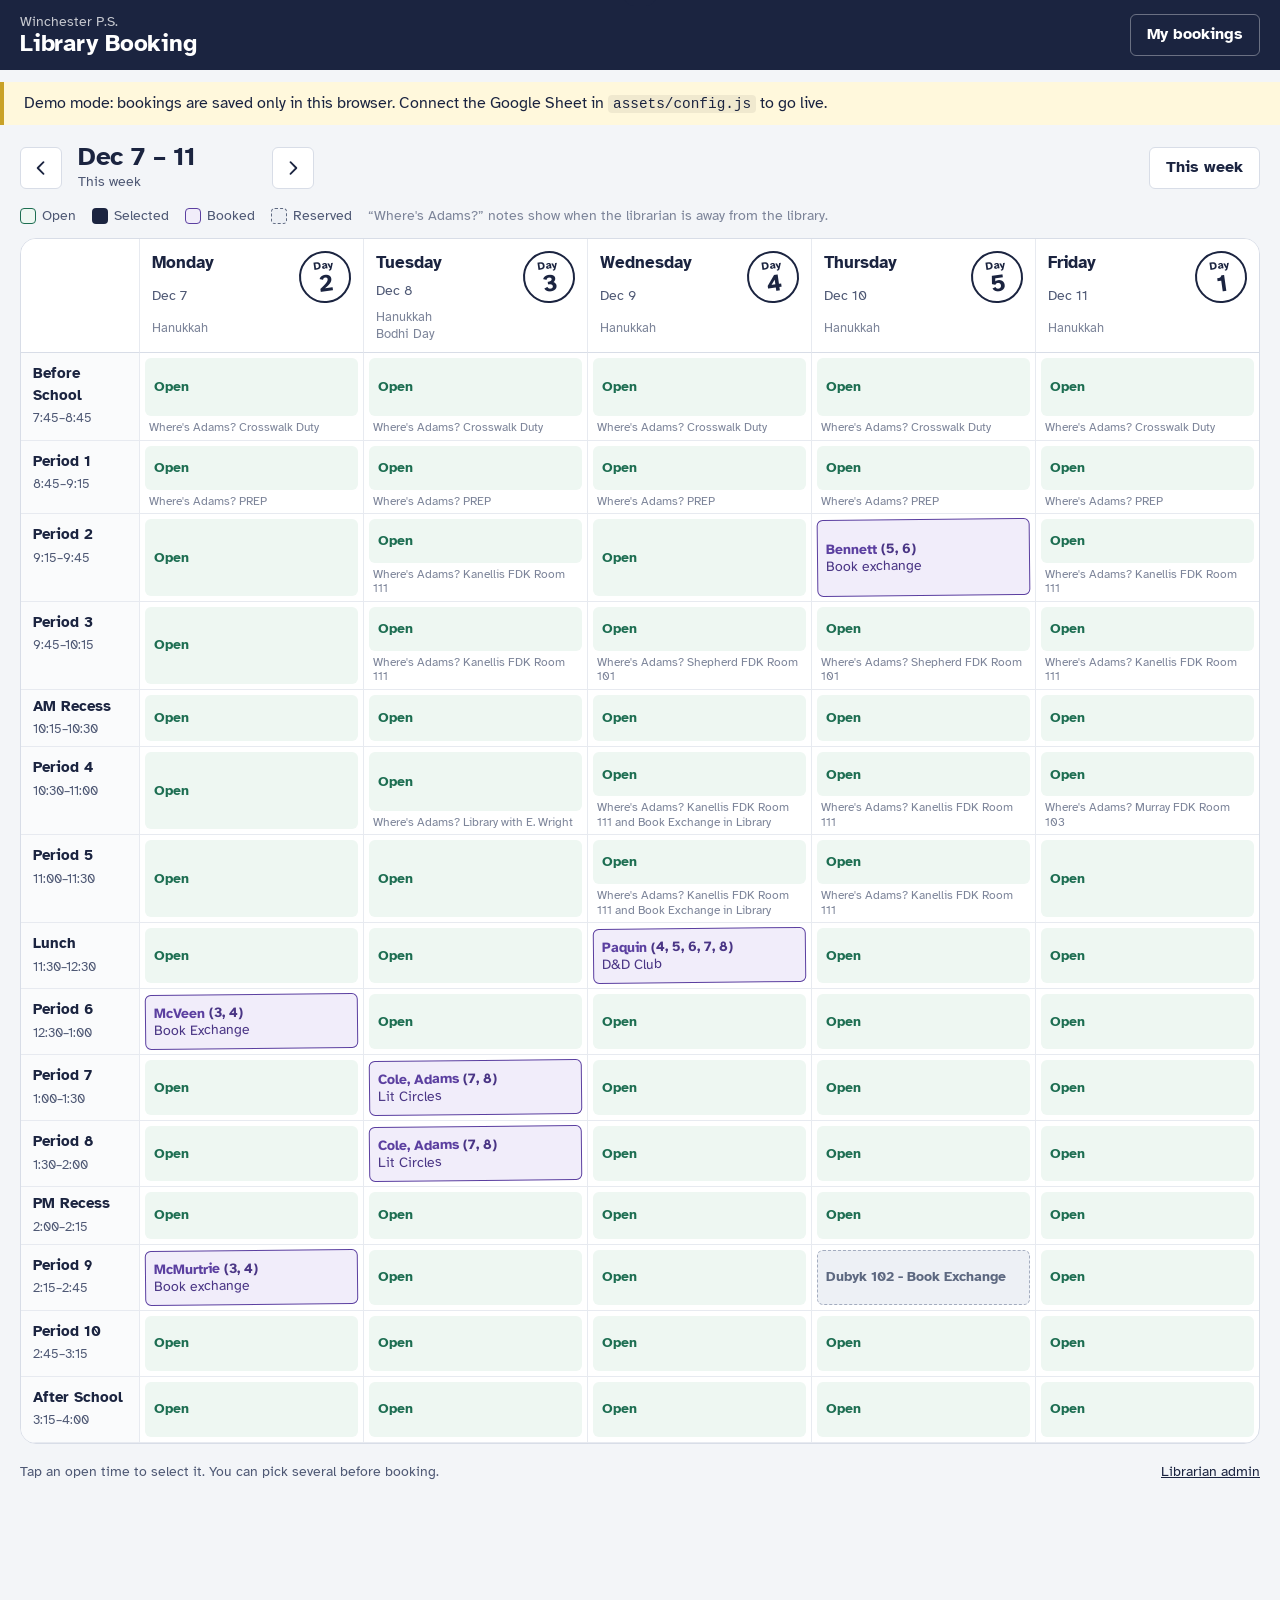
==== index.html @ 4b8a57d0 "Add files via upload" ====
<!DOCTYPE html>
<html lang="en">
<head>
  <meta charset="utf-8">
  <meta name="viewport" content="width=device-width, initial-scale=1, viewport-fit=cover">
  <title>Library Booking – Winchester P.S.</title>
  <meta name="description" content="Book the Winchester Public School library for your class.">
  <meta name="theme-color" content="#1B2440">
  <link rel="icon" href="assets/favicon.svg" type="image/svg+xml">
  <link rel="preconnect" href="https://fonts.googleapis.com">
  <link rel="preconnect" href="https://fonts.gstatic.com" crossorigin>
  <link href="https://fonts.googleapis.com/css2?family=Atkinson+Hyperlegible:ital,wght@0,400;0,700;1,400&display=swap" rel="stylesheet">
  <link rel="stylesheet" href="assets/styles.css">
</head>
<body>
  <header class="masthead">
    <div class="masthead-inner">
      <a class="brand" href="./">
        <span class="brand-school" data-bind="schoolName">Winchester P.S.</span>
        <span class="brand-title" data-bind="siteTitle">Library Booking</span>
      </a>
      <button class="btn btn-ghost-light" id="myBookingsBtn" type="button">My bookings</button>
    </div>
  </header>

  <div class="notice notice-demo" id="demoNotice" hidden>
    Demo mode: bookings are saved only in this browser. Connect the Google Sheet in <code>assets/config.js</code> to go live.
  </div>
  <div class="notice" id="announcement" hidden></div>
  <div class="notice notice-warn" id="closedNotice" hidden></div>

  <main class="page">
    <section class="weekbar" aria-label="Choose a week">
      <button class="btn btn-icon" id="prevWeek" type="button" aria-label="Previous week">
        <svg viewBox="0 0 24 24" aria-hidden="true"><path d="M15 5l-7 7 7 7"/></svg>
      </button>
      <label class="week-label" id="weekLabelWrap">
        <span id="weekLabel">Loading…</span>
        <span class="week-sub" id="weekSub"></span>
        <input type="date" id="jumpDate" aria-label="Jump to a date">
      </label>
      <button class="btn btn-icon" id="nextWeek" type="button" aria-label="Next week">
        <svg viewBox="0 0 24 24" aria-hidden="true"><path d="M9 5l7 7-7 7"/></svg>
      </button>
      <button class="btn btn-quiet" id="thisWeek" type="button">This week</button>
    </section>

    <div class="legend" aria-hidden="true">
      <span><i class="sw sw-open"></i>Open</span>
      <span><i class="sw sw-picked"></i>Selected</span>
      <span><i class="sw sw-booked"></i>Booked</span>
      <span><i class="sw sw-reserved"></i>Reserved</span>
      <span class="legend-note" id="librarianNote" hidden></span>
    </div>

    <nav class="daytabs" id="dayTabs" aria-label="Days of the week"></nav>

    <div class="grid-wrap" id="gridWrap">
      <div class="grid" id="grid" role="grid" aria-busy="true"></div>
      <div class="loading" id="loading">Loading the week…</div>
    </div>

    <p class="footnote">Tap an open time to select it. You can pick several before booking.
      <a href="admin.html">Librarian admin</a></p>
  </main>

  <div class="tray" id="tray" hidden>
    <div class="tray-inner">
      <div class="tray-text">
        <strong id="trayCount"></strong>
        <span id="traySummary"></span>
      </div>
      <button class="btn btn-quiet-light" id="trayClear" type="button">Clear</button>
      <button class="btn btn-primary" id="trayGo" type="button">Book</button>
    </div>
  </div>

  <!-- Booking form -->
  <dialog class="sheet" id="bookDialog" aria-labelledby="bookTitle">
    <form id="bookForm" novalidate>
      <header class="sheet-head">
        <h2 id="bookTitle">Book the library</h2>
        <button class="btn btn-icon" type="button" data-close aria-label="Close">
          <svg viewBox="0 0 24 24" aria-hidden="true"><path d="M6 6l12 12M18 6L6 18"/></svg>
        </button>
      </header>
      <div class="sheet-body">
        <ul class="picked-list" id="pickedList"></ul>

        <div class="field">
          <label for="teacherInput">Teacher(s)</label>
          <div class="chips" id="teacherChips"></div>
          <div class="combo">
            <input id="teacherInput" type="text" list="teacherList" autocomplete="off" placeholder="Start typing a name">
            <button class="btn btn-quiet" id="teacherAdd" type="button">Add</button>
          </div>
          <datalist id="teacherList"></datalist>
        </div>

        <fieldset class="field">
          <legend>Grade(s)</legend>
          <div class="toggles" id="gradeToggles"></div>
          <input id="gradeOther" type="text" placeholder="Other (e.g. Gifted Testing, PSP)" autocomplete="off">
        </fieldset>

        <div class="field">
          <label for="desc">What are you doing?</label>
          <textarea id="desc" rows="2" maxlength="300" placeholder="e.g. Book exchange, Lit circles, Research project"></textarea>
        </div>

        <div class="field">
          <label for="email">Your school email</label>
          <input id="email" type="email" autocomplete="email" inputmode="email" placeholder="name@ddsb.ca">
          <label class="check"><input type="checkbox" id="remember" checked> Remember my name and email on this device</label>
        </div>

        <p class="form-error" id="bookError" role="alert" hidden></p>
      </div>
      <footer class="sheet-foot">
        <button class="btn btn-quiet" type="button" data-close>Cancel</button>
        <button class="btn btn-primary" type="submit" id="bookSubmit">Book</button>
      </footer>
    </form>
  </dialog>

  <!-- Confirmation -->
  <dialog class="sheet" id="doneDialog" aria-labelledby="doneTitle">
    <header class="sheet-head">
      <h2 id="doneTitle">You’re booked</h2>
    </header>
    <div class="sheet-body">
      <div class="stamp-big" id="doneStamp"></div>
      <ul class="picked-list" id="doneList"></ul>
      <p class="muted" id="doneNote"></p>
    </div>
    <footer class="sheet-foot">
      <button class="btn btn-primary" type="button" data-close>Done</button>
    </footer>
  </dialog>

  <!-- My bookings -->
  <dialog class="sheet" id="mineDialog" aria-labelledby="mineTitle">
    <header class="sheet-head">
      <h2 id="mineTitle">My bookings</h2>
      <button class="btn btn-icon" type="button" data-close aria-label="Close">
        <svg viewBox="0 0 24 24" aria-hidden="true"><path d="M6 6l12 12M18 6L6 18"/></svg>
      </button>
    </header>
    <div class="sheet-body" id="mineBody"></div>
  </dialog>

  <div class="toast" id="toast" role="status" aria-live="polite"></div>

  <script src="assets/config.js"></script>
  <script src="assets/core.js"></script>
  <script src="assets/api.js"></script>
  <script src="assets/app.js"></script>
</body>
</html>
---- assets/styles.css ----
/* Winchester P.S. Library Booking */
:root {
  --paper: #F3F5F8;
  --card: #FFFFFF;
  --ink: #1B2440;
  --ink-2: #4E5874;
  --ink-3: #7C8499;
  --line: #D8DDE7;
  --line-soft: #E7EAF0;
  --stamp: #5B3FA0;
  --stamp-wash: #F1EDFA;
  --open: #1D6E52;
  --open-wash: #EEF7F2;
  --reserved: #5D6880;
  --reserved-wash: #EDF0F5;
  --warn: #9A4A12;
  --warn-wash: #FDF1E6;
  --danger: #B3261E;
  --focus: #2F6FED;
  --radius-s: 6px;
  --radius-m: 10px;
  --radius-l: 16px;
  --time-col: 118px;
  --font: 'Atkinson Hyperlegible', system-ui, -apple-system, 'Segoe UI', sans-serif;
  color-scheme: light;
}

* { box-sizing: border-box; }
html { -webkit-text-size-adjust: 100%; }
body {
  margin: 0; font-family: var(--font); font-size: 16px; line-height: 1.45;
  color: var(--ink); background: var(--paper);
  padding-bottom: env(safe-area-inset-bottom);
}
a { color: var(--ink); }
button, input, select, textarea { font: inherit; color: inherit; }
:focus-visible { outline: 3px solid var(--focus); outline-offset: 2px; }
[hidden] { display: none !important; }
code { font-size: .9em; background: rgba(0,0,0,.06); padding: 1px 5px; border-radius: 4px; }
.muted { color: var(--ink-2); }

/* ---------- Masthead ---------- */
.masthead { background: var(--ink); color: #fff; }
.masthead-inner {
  max-width: 1280px; margin: 0 auto; padding: 14px 20px;
  display: flex; align-items: center; justify-content: space-between; gap: 12px;
}
.brand { color: #fff; text-decoration: none; display: flex; flex-direction: column; line-height: 1.1; }
.brand-school { font-size: 14px; opacity: .75; }
.brand-title { font-size: 24px; font-weight: 700; letter-spacing: -.01em; }

/* ---------- Buttons ---------- */
.btn {
  border: 1px solid transparent; border-radius: var(--radius-s); padding: 9px 16px;
  font-weight: 700; cursor: pointer; background: none; line-height: 1.2;
  display: inline-flex; align-items: center; justify-content: center; gap: 6px; min-height: 42px;
}
.btn:disabled { opacity: .5; cursor: not-allowed; }
.btn-primary { background: var(--ink); color: #fff; }
.btn-primary:hover:not(:disabled) { background: #2A3660; }
.btn-quiet { border-color: var(--line); background: var(--card); color: var(--ink); }
.btn-quiet:hover { border-color: var(--ink-3); }
.btn-ghost-light { color: #fff; border-color: rgba(255,255,255,.35); }
.btn-ghost-light:hover { border-color: #fff; }
.btn-quiet-light { color: #fff; border-color: rgba(255,255,255,.35); }
.btn-danger { color: var(--danger); border-color: #E9C3C0; background: #fff; }
.btn-danger:hover { border-color: var(--danger); }
.btn-small { min-height: 34px; padding: 5px 12px; font-size: 14px; }
.btn-icon { width: 42px; height: 42px; padding: 0; border-color: var(--line); background: var(--card); }
.btn-icon svg { width: 20px; height: 20px; fill: none; stroke: currentColor; stroke-width: 2.2; stroke-linecap: round; stroke-linejoin: round; }

/* ---------- Notices ---------- */
.notice { max-width: 1280px; margin: 12px auto 0; padding: 10px 20px; background: var(--stamp-wash); color: var(--ink); border-left: 4px solid var(--stamp); }
.notice-demo { background: #FFF8DC; border-color: #C9A227; }
.notice-warn { background: var(--warn-wash); border-color: var(--warn); }
@media (min-width: 1320px) { .notice { border-radius: var(--radius-s); } }

/* ---------- Page ---------- */
.page { max-width: 1280px; margin: 0 auto; padding: 18px 20px 120px; }

.weekbar { display: flex; align-items: center; gap: 10px; flex-wrap: wrap; }
.week-label {
  position: relative; display: flex; flex-direction: column; justify-content: center;
  min-height: 42px; padding: 0 6px; cursor: pointer; min-width: 190px;
}
#weekLabel { font-size: 26px; font-weight: 700; letter-spacing: -.015em; line-height: 1.1; }
.week-sub { font-size: 14px; color: var(--ink-2); }
.week-label input[type=date] {
  position: absolute; inset: 0; opacity: 0; cursor: pointer; width: 100%; height: 100%; border: 0;
}
.week-label input[type=date]::-webkit-calendar-picker-indicator { position: absolute; inset: 0; width: 100%; height: 100%; cursor: pointer; }
#thisWeek { margin-left: auto; }

.legend { display: flex; gap: 16px; flex-wrap: wrap; margin: 14px 0 12px; font-size: 14px; color: var(--ink-2); }
.legend span { display: inline-flex; align-items: center; gap: 6px; }
.legend-note { color: var(--ink-3); }
.sw { width: 16px; height: 16px; border-radius: 4px; display: inline-block; }
.sw-open { background: var(--open-wash); border: 1.5px solid var(--open); }
.sw-picked { background: var(--ink); }
.sw-booked { background: var(--stamp-wash); border: 1.5px solid var(--stamp); }
.sw-reserved { background: var(--reserved-wash); border: 1.5px dashed var(--reserved); }

.footnote { color: var(--ink-2); font-size: 14px; margin-top: 18px; display: flex; justify-content: space-between; gap: 12px; flex-wrap: wrap; }

/* ---------- Grid (desktop) ---------- */
.grid-wrap { position: relative; }
.loading {
  position: absolute; inset: 60px 0 auto; text-align: center; color: var(--ink-2);
  pointer-events: none; opacity: 0; transition: opacity .2s;
}
.grid-wrap.is-loading .loading { opacity: 1; }
.grid-wrap.is-loading .grid { opacity: .45; pointer-events: none; }
.grid {
  display: grid; grid-template-columns: var(--time-col) repeat(5, minmax(0, 1fr));
  background: var(--card); border: 1px solid var(--line); border-radius: var(--radius-l);
  overflow: clip; transition: opacity .15s;
}
.g-corner, .g-day, .g-time, .g-cell { border-bottom: 1px solid var(--line-soft); }
.g-day, .g-cell { border-left: 1px solid var(--line-soft); }
.g-corner { background: var(--card); grid-column: 1; grid-row: 1; border-bottom: 1px solid var(--line); }
.g-day { grid-column: var(--c); grid-row: 1; }
.g-time { grid-column: 1; grid-row: var(--r); }
.g-cell { grid-column: var(--c); grid-row: var(--r); }
.g-day {
  position: sticky; top: 0; z-index: 2; background: var(--card);
  padding: 12px 12px 10px; display: grid; grid-template-columns: 1fr auto; gap: 2px 8px; align-items: start;
  border-bottom: 1px solid var(--line);
}
.g-day.is-today { background: #F7F8FC; box-shadow: inset 0 3px 0 var(--ink); }
.g-day-name { font-weight: 700; font-size: 17px; }
.g-day-date { color: var(--ink-2); font-size: 14px; grid-column: 1; }
.g-day-events { grid-column: 1 / -1; font-size: 12.5px; color: var(--ink-3); line-height: 1.3; margin-top: 4px; }
.g-day-events span { display: block; }

/* The cycle-day stamp */
.cycle {
  grid-row: 1 / span 2; grid-column: 2;
  width: 52px; height: 52px; border-radius: 50%;
  border: 2px solid var(--ink); color: var(--ink);
  display: flex; flex-direction: column; align-items: center; justify-content: center; line-height: 1;
  transform: rotate(-8deg);
}
.cycle small { font-size: 11px; font-weight: 700; }
.cycle b { font-size: 24px; }
.cycle.is-off { border-style: dashed; border-color: var(--ink-3); color: var(--ink-3); }
.cycle.is-off b { font-size: 13px; }

.g-time { padding: 10px 12px; background: #FAFBFC; }
.g-time b { display: block; font-size: 15px; }
.g-time span { font-size: 13px; color: var(--ink-2); white-space: nowrap; }
.g-time.is-short { padding-top: 6px; padding-bottom: 6px; }

.g-cell { padding: 5px; display: flex; flex-direction: column; gap: 4px; min-height: 58px; }
.g-cell.is-short { min-height: 44px; }
.g-closed {
  grid-column: var(--c); grid-row: 2 / span var(--span); border-left: 1px solid var(--line-soft);
  background: repeating-linear-gradient(135deg, #F1F3F7 0 10px, #E9ECF2 10px 20px);
  display: flex; align-items: flex-start; justify-content: center; padding-top: 40px;
}
.g-closed span {
  background: var(--card); border: 1.5px solid var(--ink-3); color: var(--ink-2);
  border-radius: var(--radius-s); padding: 6px 12px; font-weight: 700; transform: rotate(-4deg);
}

/* ---------- Slot pieces ---------- */
.slot {
  flex: 1; border-radius: var(--radius-s); padding: 6px 8px; font-size: 14px; line-height: 1.25;
  text-align: left; width: 100%; display: flex; flex-direction: column; justify-content: center; min-height: 44px;
}
.slot-space { font-size: 12px; font-weight: 700; opacity: .8; }
button.slot-open {
  border: 1.5px solid transparent; background: var(--open-wash); color: var(--open); cursor: pointer;
  font-weight: 700;
}
button.slot-open:hover { border-color: var(--open); }
button.slot-open.is-picked { background: var(--ink); color: #fff; border-color: var(--ink); }
button.slot-open.is-picked .slot-state::before { content: '✓ '; }
.slot-booked {
  background: var(--stamp-wash); color: var(--stamp); border: 1.5px solid var(--stamp);
  transform: rotate(-.6deg);
}
.slot-booked .who { font-weight: 700; }
.slot-booked .what { color: #4A3585; }
.slot-booked.is-mine { box-shadow: inset 4px 0 0 var(--stamp); }
.slot-reserved { background: var(--reserved-wash); color: var(--reserved); border: 1.5px dashed #A3ACBF; }
.slot-reserved .who { font-weight: 700; }
.slot-off { color: var(--ink-3); font-size: 13px; padding: 6px 8px; }
.where { font-size: 12px; color: var(--ink-3); padding: 0 4px; line-height: 1.2; }

/* ---------- Day tabs (mobile) ---------- */
.daytabs { display: none; }

@media (max-width: 899px) {
  .page { padding: 14px 12px 130px; }
  .brand-title { font-size: 21px; }
  #weekLabel { font-size: 22px; }
  .week-label { min-width: 0; flex: 1; }
  #thisWeek { margin-left: 0; }
  .weekbar { display: grid; grid-template-columns: auto 1fr auto auto; gap: 8px; }
  #thisWeek { order: 3; display: none; min-height: 42px; padding: 0 10px; font-size: 14px; }
  #nextWeek { order: 4; }
  .weekbar.not-current #thisWeek { display: inline-flex; }
  .legend { gap: 12px; font-size: 13px; }

  .daytabs {
    display: grid; grid-template-columns: repeat(5, 1fr); gap: 6px; margin-bottom: 10px;
    position: sticky; top: 0; z-index: 5; background: var(--paper); padding: 6px 0;
  }
  .daytab {
    border: 1px solid var(--line); background: var(--card); border-radius: var(--radius-m);
    padding: 6px 2px 7px; text-align: center; cursor: pointer; line-height: 1.15;
  }
  .daytab b { display: block; font-size: 15px; }
  .daytab span { font-size: 12.5px; color: var(--ink-2); display: block; }
  .daytab em { font-style: normal; font-size: 12px; font-weight: 700; color: var(--ink); display: block; margin-top: 2px; }
  .daytab.is-off em { color: var(--ink-3); font-weight: 400; }
  .daytab[aria-selected=true] { background: var(--ink); border-color: var(--ink); color: #fff; }
  .daytab[aria-selected=true] span, .daytab[aria-selected=true] em { color: #fff; }
  .daytab .dot { display: inline-block; width: 6px; height: 6px; border-radius: 50%; background: var(--stamp); vertical-align: middle; margin-left: 3px; }
  .daytab[aria-selected=true] .dot { background: #fff; }

  .grid { grid-template-columns: 92px minmax(0, 1fr); border-radius: var(--radius-m); }
  .g-day, .g-cell, .g-closed { display: none; }
  .g-day.is-shown { display: grid; position: static; }
  .g-corner { display: none; }
  .g-cell.is-shown { display: flex; grid-column: 2; }
  .g-closed.is-shown { display: flex; grid-column: 2; }
  .g-day.is-shown { grid-column: 1 / -1; }
  .g-time { padding: 8px 10px; }
  .g-time b { font-size: 14px; }
  .g-time span { font-size: 12px; }
  .slot { min-height: 46px; font-size: 15px; }
}

/* ---------- Tray ---------- */
.tray {
  position: fixed; left: 0; right: 0; bottom: 0; z-index: 20;
  padding: 0 12px calc(12px + env(safe-area-inset-bottom));
  pointer-events: none;
}
.tray-inner {
  pointer-events: auto; max-width: 760px; margin: 0 auto; background: var(--ink); color: #fff;
  border-radius: var(--radius-l); padding: 12px 12px 12px 18px;
  display: flex; align-items: center; gap: 10px; box-shadow: 0 10px 30px rgba(27,36,64,.35);
  animation: tray-in .2s ease-out;
}
.tray-text { flex: 1; min-width: 0; line-height: 1.25; }
.tray-text strong { display: block; }
.tray-text span { font-size: 13.5px; opacity: .8; display: block; white-space: nowrap; overflow: hidden; text-overflow: ellipsis; }
.tray .btn-primary { background: #fff; color: var(--ink); }
.tray .btn-primary:hover { background: #E8EBF3; }
@keyframes tray-in { from { transform: translateY(20px); opacity: 0; } }

/* ---------- Dialogs ---------- */
.sheet {
  border: 0; padding: 0; border-radius: var(--radius-l); width: min(560px, calc(100vw - 24px));
  max-height: calc(100dvh - 24px); background: var(--card); color: var(--ink);
  box-shadow: 0 24px 60px rgba(27,36,64,.3);
}
.sheet[open] { display: flex; flex-direction: column; animation: sheet-in .18s ease-out; }
.sheet > form { display: flex; flex-direction: column; min-height: 0; max-height: inherit; }
.sheet::backdrop { background: rgba(27,36,64,.45); }
.sheet-head { display: flex; justify-content: space-between; align-items: center; gap: 12px; padding: 16px 18px 8px; }
.sheet-head h2 { margin: 0; font-size: 22px; letter-spacing: -.01em; }
.sheet-head .btn-icon { border: 0; }
.sheet-body { padding: 4px 18px 12px; overflow-y: auto; }
.sheet-foot { display: flex; justify-content: flex-end; gap: 10px; padding: 12px 18px 16px; border-top: 1px solid var(--line-soft); }
@keyframes sheet-in { from { transform: translateY(12px); opacity: 0; } }
@media (max-width: 600px) {
  .sheet { width: 100vw; max-width: 100vw; margin: auto 0 0; border-radius: var(--radius-l) var(--radius-l) 0 0; max-height: 92dvh; }
  .sheet-foot { padding-bottom: calc(16px + env(safe-area-inset-bottom)); }
  .sheet-foot .btn { flex: 1; }
}

.picked-list { list-style: none; margin: 0 0 14px; padding: 0; display: grid; gap: 6px; }
.picked-list li {
  display: flex; align-items: center; justify-content: space-between; gap: 8px;
  padding: 8px 10px; background: var(--paper); border-radius: var(--radius-s); font-size: 15px;
}
.picked-list li small { color: var(--ink-2); }
.picked-list .x { border: 0; background: none; cursor: pointer; color: var(--ink-2); font-size: 20px; line-height: 1; padding: 2px 6px; }

.field { margin: 0 0 16px; border: 0; padding: 0; min-width: 0; }
.field > label, .field > legend { display: block; font-weight: 700; margin-bottom: 6px; padding: 0; }
input[type=text], input[type=email], input[type=date], input[type=time], input[type=number], input[type=password], select, textarea {
  width: 100%; border: 1.5px solid var(--line); border-radius: var(--radius-s); padding: 10px 12px;
  background: #fff; min-height: 44px;
}
input:focus, select:focus, textarea:focus { border-color: var(--ink); outline: none; box-shadow: 0 0 0 3px rgba(47,111,237,.25); }
textarea { resize: vertical; }
.combo { display: flex; gap: 8px; }
.combo input { flex: 1; }
.check { display: flex; gap: 8px; align-items: center; font-weight: 400 !important; font-size: 14px; color: var(--ink-2); margin-top: 8px; }
.check input { width: 18px; height: 18px; }

.chips { display: flex; flex-wrap: wrap; gap: 6px; margin-bottom: 8px; }
.chips:empty { display: none; }
.chip {
  display: inline-flex; align-items: center; gap: 4px; background: var(--ink); color: #fff;
  border-radius: 999px; padding: 4px 6px 4px 12px; font-size: 14px; border: 0; cursor: pointer;
}
.chip span { font-size: 17px; line-height: 1; padding: 0 4px; opacity: .8; }

.toggles { display: flex; flex-wrap: wrap; gap: 6px; margin-bottom: 8px; }
.toggle { position: relative; }
.toggle input { position: absolute; opacity: 0; inset: 0; cursor: pointer; }
.toggle span {
  display: inline-flex; align-items: center; justify-content: center; min-width: 46px; min-height: 40px;
  padding: 0 12px; border: 1.5px solid var(--line); border-radius: var(--radius-s); font-weight: 700; background: #fff;
}
.toggle input:checked + span { background: var(--ink); color: #fff; border-color: var(--ink); }
.toggle input:focus-visible + span { outline: 3px solid var(--focus); outline-offset: 2px; }

.form-error { color: var(--danger); background: #FCEEEE; border-radius: var(--radius-s); padding: 10px 12px; margin: 0; font-weight: 700; }

.stamp-big {
  border: 2.5px solid var(--stamp); color: var(--stamp); background: var(--stamp-wash);
  border-radius: var(--radius-m); padding: 12px 16px; margin: 4px 0 14px; font-weight: 700; font-size: 18px;
  transform: rotate(-1.5deg); animation: stamp-down .35s cubic-bezier(.2,1.6,.4,1);
}
@keyframes stamp-down { from { transform: scale(1.25) rotate(-6deg); opacity: 0; } }

.mine-group { border: 1px solid var(--line); border-radius: var(--radius-m); padding: 12px; margin-bottom: 12px; }
.mine-group h3 { margin: 0 0 8px; font-size: 16px; }
.mine-group li { background: var(--paper); }
.empty { color: var(--ink-2); padding: 8px 0 16px; }

/* ---------- Toast ---------- */
.toast {
  position: fixed; left: 50%; top: 16px; transform: translate(-50%, -150%); z-index: 50;
  background: var(--ink); color: #fff; padding: 10px 16px; border-radius: var(--radius-m);
  font-weight: 700; transition: transform .25s; max-width: calc(100vw - 24px);
}
.toast.is-on { transform: translate(-50%, 0); }
.toast.is-error { background: var(--danger); }

@media (prefers-reduced-motion: reduce) {
  *, *::before, *::after { animation: none !important; transition: none !important; }
}
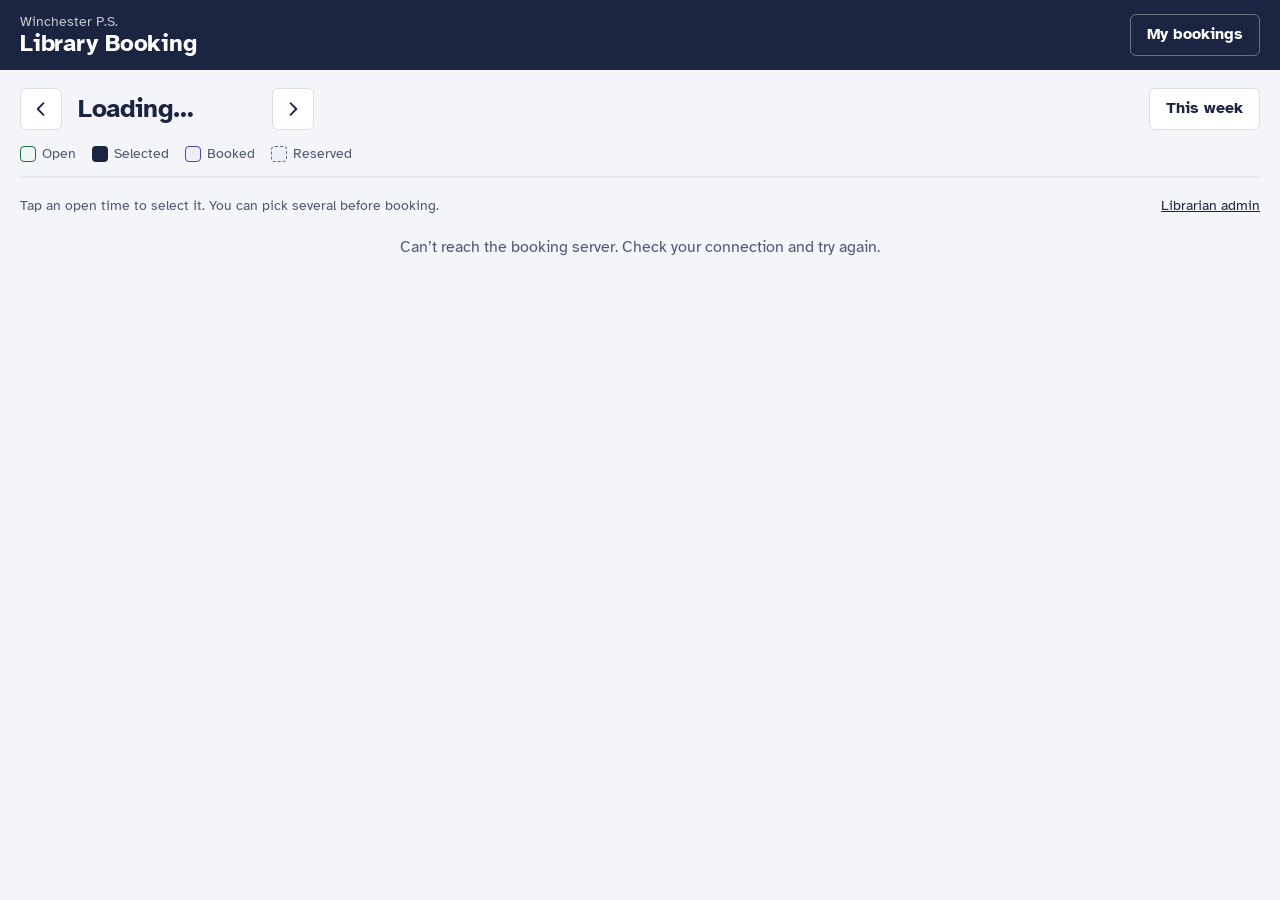
==== commit fcf7d779: "Add files via upload" ====
--- a/index.html
+++ b/index.html
@@ -19,7 +19,14 @@
         <span class="brand-school" data-bind="schoolName">Winchester P.S.</span>
         <span class="brand-title" data-bind="siteTitle">Library Booking</span>
       </a>
-      <button class="btn btn-ghost-light" id="myBookingsBtn" type="button">My bookings</button>
+      <div class="mast-actions">
+        <div class="who-chip" id="whoChip" hidden>
+          <span class="who-name" id="whoName"></span>
+          <button class="who-out" id="signOutBtn" type="button">Sign out</button>
+        </div>
+        <button class="btn btn-ghost-light" id="signInBtn" type="button" hidden>Sign in</button>
+        <button class="btn btn-ghost-light" id="myBookingsBtn" type="button">My bookings</button>
+      </div>
     </div>
   </header>
 
@@ -86,6 +93,7 @@
       </header>
       <div class="sheet-body">
         <ul class="picked-list" id="pickedList"></ul>
+        <button class="btn btn-quiet btn-small add-more" id="addMoreBtn" type="button" hidden>Add more times</button>
 
         <div class="field">
           <label for="teacherInput">Teacher(s)</label>
@@ -108,7 +116,8 @@
           <textarea id="desc" rows="2" maxlength="300" placeholder="e.g. Book exchange, Lit circles, Research project"></textarea>
         </div>
 
-        <div class="field">
+        <p class="booking-as" id="bookingAs" hidden></p>
+        <div class="field" id="emailField">
           <label for="email">Your school email</label>
           <input id="email" type="email" autocomplete="email" inputmode="email" placeholder="name@ddsb.ca">
           <label class="check"><input type="checkbox" id="remember" checked> Remember my name and email on this device</label>
@@ -117,10 +126,25 @@
         <p class="form-error" id="bookError" role="alert" hidden></p>
       </div>
       <footer class="sheet-foot">
-        <button class="btn btn-quiet" type="button" data-close>Cancel</button>
+        <button class="btn btn-quiet" type="button" data-close id="bookClose">Cancel</button>
         <button class="btn btn-primary" type="submit" id="bookSubmit">Book</button>
       </footer>
     </form>
+  </dialog>
+
+  <!-- Sign in -->
+  <dialog class="sheet sheet-narrow" id="signinDialog" aria-labelledby="signinTitle">
+    <header class="sheet-head">
+      <h2 id="signinTitle">Sign in</h2>
+      <button class="btn btn-icon" type="button" data-close aria-label="Close">
+        <svg viewBox="0 0 24 24" aria-hidden="true"><path d="M6 6l12 12M18 6L6 18"/></svg>
+      </button>
+    </header>
+    <div class="sheet-body">
+      <p class="muted" id="signinText">Use your school Google account. Your name and email are filled in for you, and you can see and change your bookings from any device.</p>
+      <div class="gsi-slot" id="gsiButton"></div>
+      <p class="form-error" id="signinError" role="alert" hidden></p>
+    </div>
   </dialog>
 
   <!-- Confirmation -->
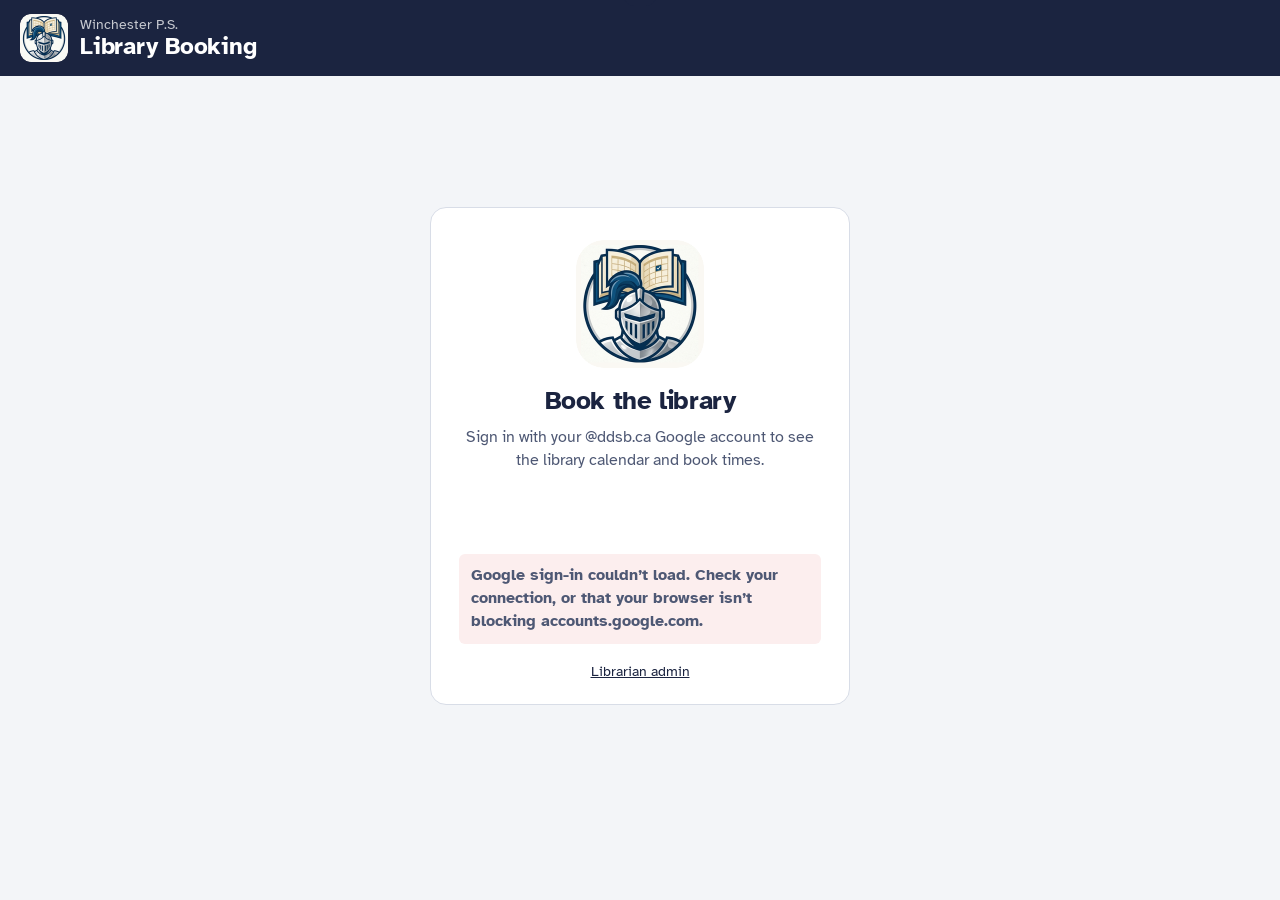
==== commit ef9b9a62: "Add files via upload" ====
--- a/index.html
+++ b/index.html
@@ -6,7 +6,14 @@
   <title>Library Booking – Winchester P.S.</title>
   <meta name="description" content="Book the Winchester Public School library for your class.">
   <meta name="theme-color" content="#1B2440">
-  <link rel="icon" href="assets/favicon.svg" type="image/svg+xml">
+  <link rel="icon" href="assets/favicon.ico" sizes="any">
+  <link rel="icon" href="assets/favicon-32.png" type="image/png" sizes="32x32">
+  <link rel="apple-touch-icon" href="assets/apple-touch-icon.png">
+  <link rel="manifest" href="manifest.webmanifest">
+  <meta name="apple-mobile-web-app-capable" content="yes">
+  <meta name="mobile-web-app-capable" content="yes">
+  <meta name="apple-mobile-web-app-title" content="Library">
+  <meta name="apple-mobile-web-app-status-bar-style" content="default">
   <link rel="preconnect" href="https://fonts.googleapis.com">
   <link rel="preconnect" href="https://fonts.gstatic.com" crossorigin>
   <link href="https://fonts.googleapis.com/css2?family=Atkinson+Hyperlegible:ital,wght@0,400;0,700;1,400&display=swap" rel="stylesheet">
@@ -16,8 +23,11 @@
   <header class="masthead">
     <div class="masthead-inner">
       <a class="brand" href="./">
+        <img class="brand-logo" src="assets/logo-96.png" width="48" height="48" alt="">
+        <span class="brand-text">
         <span class="brand-school" data-bind="schoolName">Winchester P.S.</span>
         <span class="brand-title" data-bind="siteTitle">Library Booking</span>
+      </span>
       </a>
       <div class="mast-actions">
         <div class="who-chip" id="whoChip" hidden>
@@ -36,7 +46,41 @@
   <div class="notice" id="announcement" hidden></div>
   <div class="notice notice-warn" id="closedNotice" hidden></div>
 
-  <main class="page">
+  <main class="gate" id="gate" hidden>
+    <div class="gate-card">
+      <img class="gate-logo" src="assets/logo-256.png" width="128" height="128" alt="">
+      <h1 id="gateTitle">Book the library</h1>
+
+      <div class="gate-step" id="gateSignin">
+        <p id="gateText">Sign in with your school Google account to see the library calendar and book times.</p>
+        <div class="gsi-slot" id="gateButton"></div>
+      </div>
+
+      <form class="gate-step" id="gateRequest" hidden novalidate>
+        <p>You’re signed in as <b class="gate-email"></b>, but you’re not on the library’s staff list yet. Ask for access and the librarian will review it.</p>
+        <label>Your name<input type="text" id="reqName" autocomplete="name" required></label>
+        <label>Note for the librarian <span class="opt">(optional)</span><input type="text" id="reqNote" maxlength="200" placeholder="e.g. Grade 3, Room 104"></label>
+        <button class="btn btn-primary" type="submit" id="reqSubmit">Request access</button>
+      </form>
+
+      <div class="gate-step" id="gatePending" hidden>
+        <p>Your request is with the librarian. You’ll get an email at <b class="gate-email"></b> once it’s approved.</p>
+        <button class="btn btn-quiet" type="button" id="gateRecheck">Check again</button>
+      </div>
+
+      <div class="gate-step" id="gateDenied" hidden>
+        <p>Your access request for <b class="gate-email"></b> wasn’t approved. If you think that’s a mistake, please speak to the librarian.</p>
+      </div>
+
+      <p class="form-error" id="gateError" role="alert" hidden></p>
+      <p class="gate-foot">
+        <button class="linklike" type="button" id="gateSwitch" hidden>Use a different account</button>
+        <a href="admin.html">Librarian admin</a>
+      </p>
+    </div>
+  </main>
+
+  <main class="page" id="pageMain">
     <section class="weekbar" aria-label="Choose a week">
       <button class="btn btn-icon" id="prevWeek" type="button" aria-label="Previous week">
         <svg viewBox="0 0 24 24" aria-hidden="true"><path d="M15 5l-7 7 7 7"/></svg>
--- a/assets/styles.css
+++ b/assets/styles.css
@@ -45,9 +45,27 @@
   max-width: 1280px; margin: 0 auto; padding: 14px 20px;
   display: flex; align-items: center; justify-content: space-between; gap: 12px;
 }
-.brand { color: #fff; text-decoration: none; display: flex; flex-direction: column; line-height: 1.1; }
+.brand { color: #fff; text-decoration: none; display: flex; align-items: center; gap: 12px; line-height: 1.1; }
+.brand-text { display: flex; flex-direction: column; min-width: 0; }
+.brand-logo { width: 48px; height: 48px; border-radius: 11px; flex: none; }
+@media (max-width: 600px) { .brand-logo { width: 40px; height: 40px; border-radius: 9px; } .brand { gap: 10px; } }
 .brand-school { font-size: 14px; opacity: .75; }
 .brand-title { font-size: 24px; font-weight: 700; letter-spacing: -.01em; }
+
+.mast-actions { display: flex; align-items: center; gap: 8px; }
+.who-chip { display: flex; align-items: center; gap: 10px; font-size: 14px; line-height: 1.2; text-align: right; }
+.who-name { opacity: .9; max-width: 220px; overflow: hidden; text-overflow: ellipsis; white-space: nowrap; }
+.who-out { background: none; border: 0; color: #fff; text-decoration: underline; cursor: pointer; padding: 4px 0; font-size: 14px; opacity: .85; }
+.masthead .btn, .who-out { white-space: nowrap; }
+.brand { min-width: 0; }
+@media (max-width: 600px) {
+  .who-chip { display: none !important; }
+  .masthead-inner { padding: 12px 14px; }
+  .masthead .btn { padding: 6px 10px; min-height: 38px; font-size: 14px; }
+  .mast-actions { gap: 6px; }
+  .brand-title { font-size: 19px !important; white-space: nowrap; }
+  .brand-school { font-size: 13px; }
+}
 
 /* ---------- Buttons ---------- */
 .btn {
@@ -278,6 +296,19 @@
   padding: 8px 10px; background: var(--paper); border-radius: var(--radius-s); font-size: 15px;
 }
 .picked-list li small { color: var(--ink-2); }
+.picked-list li.is-removed { background: #FCEEEE; }
+.picked-list li.is-removed > span { text-decoration: line-through; color: var(--ink-3); }
+.picked-list .tag { font-size: 12px; font-weight: 700; color: var(--open); background: var(--open-wash); border-radius: 4px; padding: 1px 6px; margin-left: 6px; }
+.picked-list .undo { border: 0; background: none; color: var(--ink); text-decoration: underline; cursor: pointer; font-size: 14px; padding: 2px 6px; }
+.add-more { margin: -6px 0 16px; }
+.booking-as { background: var(--paper); border-radius: var(--radius-s); padding: 8px 12px; margin: 0 0 16px; font-size: 15px; }
+.sheet-narrow { width: min(420px, calc(100vw - 24px)); }
+@media (max-width: 600px) { .sheet-narrow { width: 100vw; } }
+.gsi-slot { display: flex; justify-content: center; padding: 12px 0 8px; min-height: 60px; }
+.tray.is-editing .tray-inner { background: var(--stamp); }
+.tray.is-editing .btn-primary { color: var(--stamp); }
+.mine-actions { display: flex; gap: 8px; flex-wrap: wrap; }
+.mine-foot { display: flex; justify-content: space-between; align-items: center; gap: 10px; flex-wrap: wrap; border-top: 1px solid var(--line-soft); margin-top: 8px; padding-top: 12px; font-size: 14px; color: var(--ink-2); }
 .picked-list .x { border: 0; background: none; cursor: pointer; color: var(--ink-2); font-size: 20px; line-height: 1; padding: 2px 6px; }
 
 .field { margin: 0 0 16px; border: 0; padding: 0; min-width: 0; }
@@ -325,6 +356,30 @@
 .mine-group li { background: var(--paper); }
 .empty { color: var(--ink-2); padding: 8px 0 16px; }
 
+/* ---------- Sign-in gate ---------- */
+.gate { min-height: calc(100dvh - 140px); display: flex; align-items: center; justify-content: center; padding: 24px 16px; }
+.gate-card {
+  width: min(420px, 100%); background: var(--card); border: 1px solid var(--line); border-radius: var(--radius-l);
+  padding: 32px 28px 22px; text-align: center;
+}
+.gate-logo { width: 128px; height: 128px; border-radius: 28px; display: block; margin: 0 auto; }
+.gate-step { display: grid; gap: 12px; margin-top: 4px; }
+.gate-step[hidden] { display: none; }
+#gateRequest { text-align: left; }
+#gateRequest p { text-align: center; }
+#gateRequest label { display: grid; gap: 6px; font-weight: 700; font-size: 15px; color: var(--ink); }
+#gateRequest .opt { font-weight: 400; color: var(--ink-2); }
+#gateRequest .btn { margin-top: 4px; }
+#gatePending .btn { justify-self: center; }
+.gate-foot { display: flex; justify-content: center; gap: 18px; flex-wrap: wrap; }
+.linklike { background: none; border: 0; padding: 0; color: var(--ink); text-decoration: underline; cursor: pointer; font-size: 14px; }
+.gate-card h1 { margin: 14px 0 6px; font-size: 26px; letter-spacing: -.015em; }
+.gate-card p { margin: 0; color: var(--ink-2); }
+.gate-card .form-error { margin-top: 10px; text-align: left; }
+.gate-foot { margin-top: 18px !important; font-size: 14px; }
+body.is-gated #pageMain, body.is-gated #tray, body.is-gated #myBookingsBtn, body.is-gated #signInBtn,
+body.is-gated #announcement, body.is-gated #closedNotice { display: none !important; }
+
 /* ---------- Toast ---------- */
 .toast {
   position: fixed; left: 50%; top: 16px; transform: translate(-50%, -150%); z-index: 50;
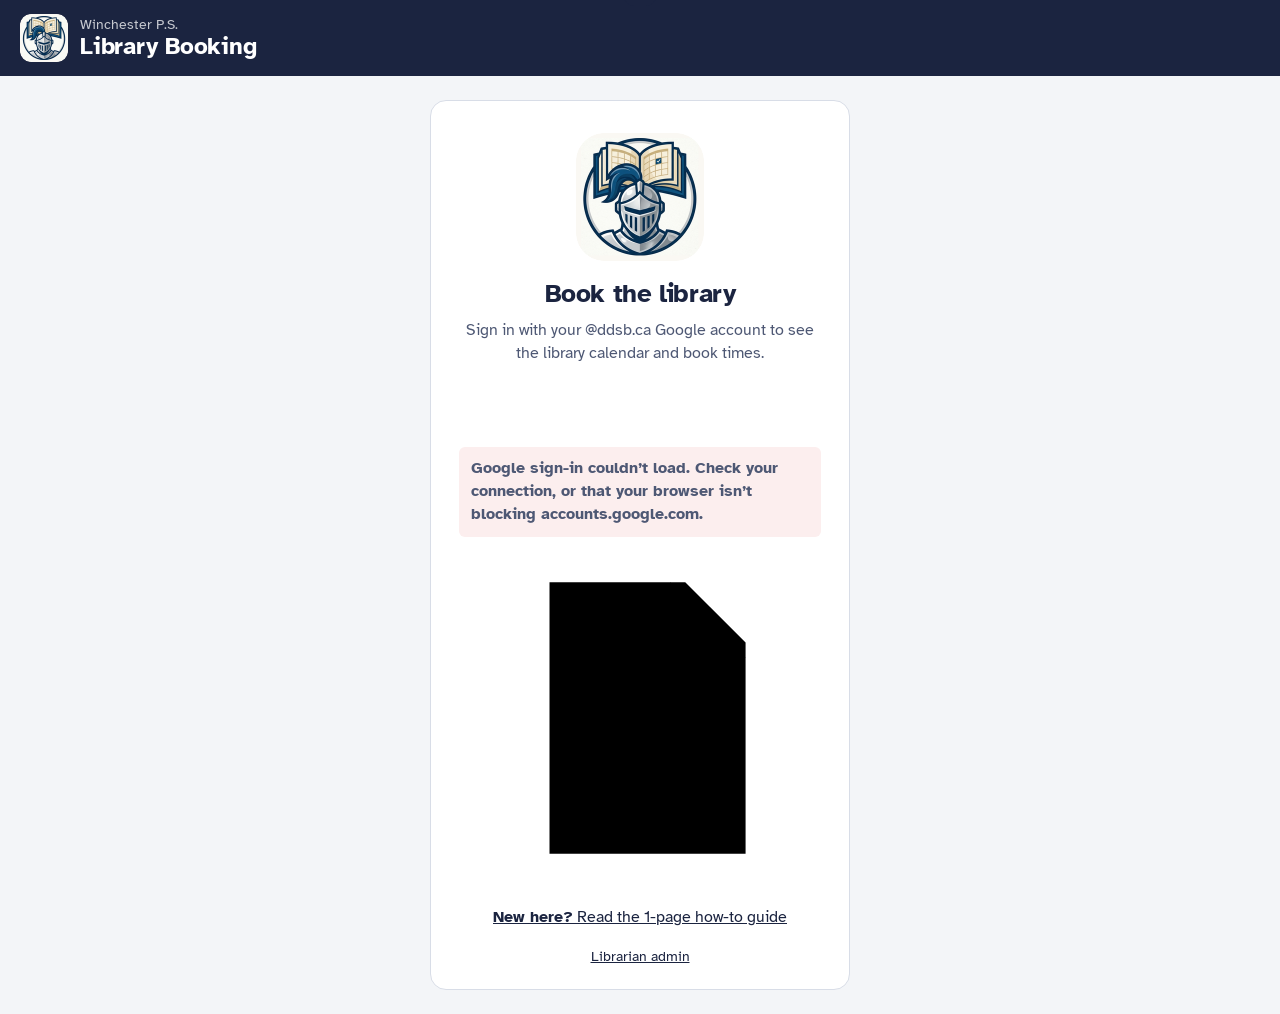
==== commit ec35181b: "Add files via upload" ====
--- a/index.html
+++ b/index.html
@@ -73,6 +73,10 @@
       </div>
 
       <p class="form-error" id="gateError" role="alert" hidden></p>
+      <a class="gate-guide" href="how-to.pdf" target="_blank" rel="noopener">
+        <svg viewBox="0 0 24 24" aria-hidden="true"><path d="M6 3h9l4 4v14H6z"/><path d="M14 3v5h5"/><path d="M9 13h7M9 17h5"/></svg>
+        <span><b>New here?</b> Read the 1-page how-to guide</span>
+      </a>
       <p class="gate-foot">
         <button class="linklike" type="button" id="gateSwitch" hidden>Use a different account</button>
         <a href="admin.html">Librarian admin</a>
@@ -112,7 +116,7 @@
     </div>
 
     <p class="footnote">Tap an open time to select it. You can pick several before booking.
-      <a href="admin.html">Librarian admin</a></p>
+      <span class="footlinks"><a href="how-to.pdf" target="_blank" rel="noopener">How-to guide (PDF)</a> <a href="admin.html">Librarian admin</a></span></p>
   </main>
 
   <div class="tray" id="tray" hidden>
--- a/assets/styles.css
+++ b/assets/styles.css
@@ -392,3 +392,7 @@
 @media (prefers-reduced-motion: reduce) {
   *, *::before, *::after { animation: none !important; transition: none !important; }
 }
+
+/* Shown only when the site is embedded in another page (see index.html) */
+.frame-note { margin: 6px 0 0 !important; font-size: 14px; color: var(--ink-2); text-align: center; }
+.frame-note a { color: var(--ink); font-weight: 700; }
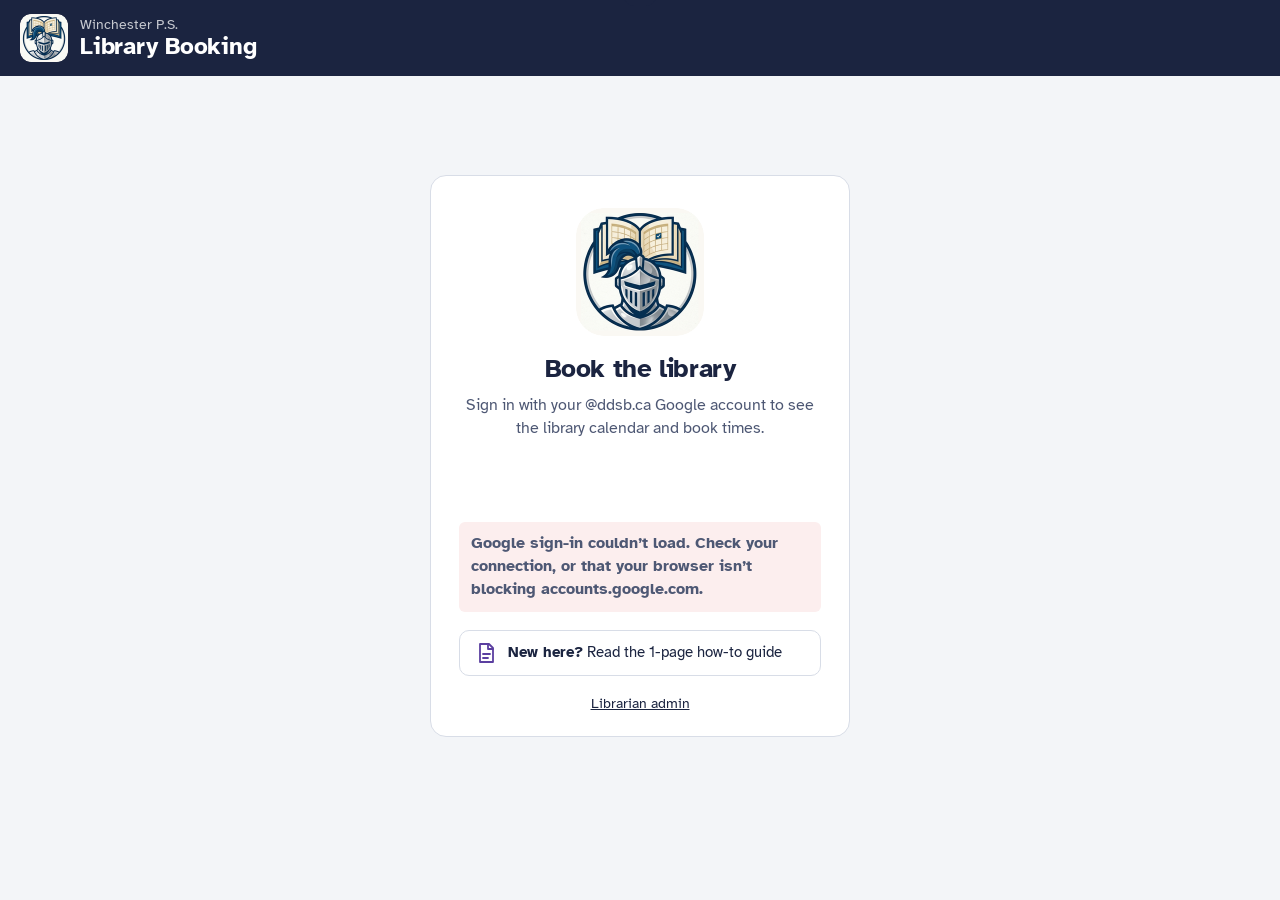
==== commit b76b3c49: "Add files via upload" ====
--- a/index.html
+++ b/index.html
@@ -105,6 +105,7 @@
       <span><i class="sw sw-picked"></i>Selected</span>
       <span><i class="sw sw-booked"></i>Booked</span>
       <span><i class="sw sw-reserved"></i>Reserved</span>
+      <span><i class="sw sw-break"></i>Break time</span>
       <span class="legend-note" id="librarianNote" hidden></span>
     </div>
 
--- a/assets/styles.css
+++ b/assets/styles.css
@@ -372,6 +372,13 @@
 #gateRequest .btn { margin-top: 4px; }
 #gatePending .btn { justify-self: center; }
 .gate-foot { display: flex; justify-content: center; gap: 18px; flex-wrap: wrap; }
+.gate-guide {
+  display: flex; align-items: center; gap: 10px; margin-top: 18px; padding: 10px 14px; text-align: left;
+  border: 1.5px solid var(--line); border-radius: var(--radius-m); color: var(--ink); text-decoration: none; font-size: 15px;
+}
+.gate-guide:hover { border-color: var(--ink); }
+.gate-guide svg { width: 24px; height: 24px; flex: none; fill: none; stroke: var(--stamp); stroke-width: 1.8; stroke-linejoin: round; stroke-linecap: round; }
+.footlinks { display: inline-flex; gap: 16px; }
 .linklike { background: none; border: 0; padding: 0; color: var(--ink); text-decoration: underline; cursor: pointer; font-size: 14px; }
 .gate-card h1 { margin: 14px 0 6px; font-size: 26px; letter-spacing: -.015em; }
 .gate-card p { margin: 0; color: var(--ink-2); }
@@ -392,7 +399,3 @@
 @media (prefers-reduced-motion: reduce) {
   *, *::before, *::after { animation: none !important; transition: none !important; }
 }
-
-/* Shown only when the site is embedded in another page (see index.html) */
-.frame-note { margin: 6px 0 0 !important; font-size: 14px; color: var(--ink-2); text-align: center; }
-.frame-note a { color: var(--ink); font-weight: 700; }
